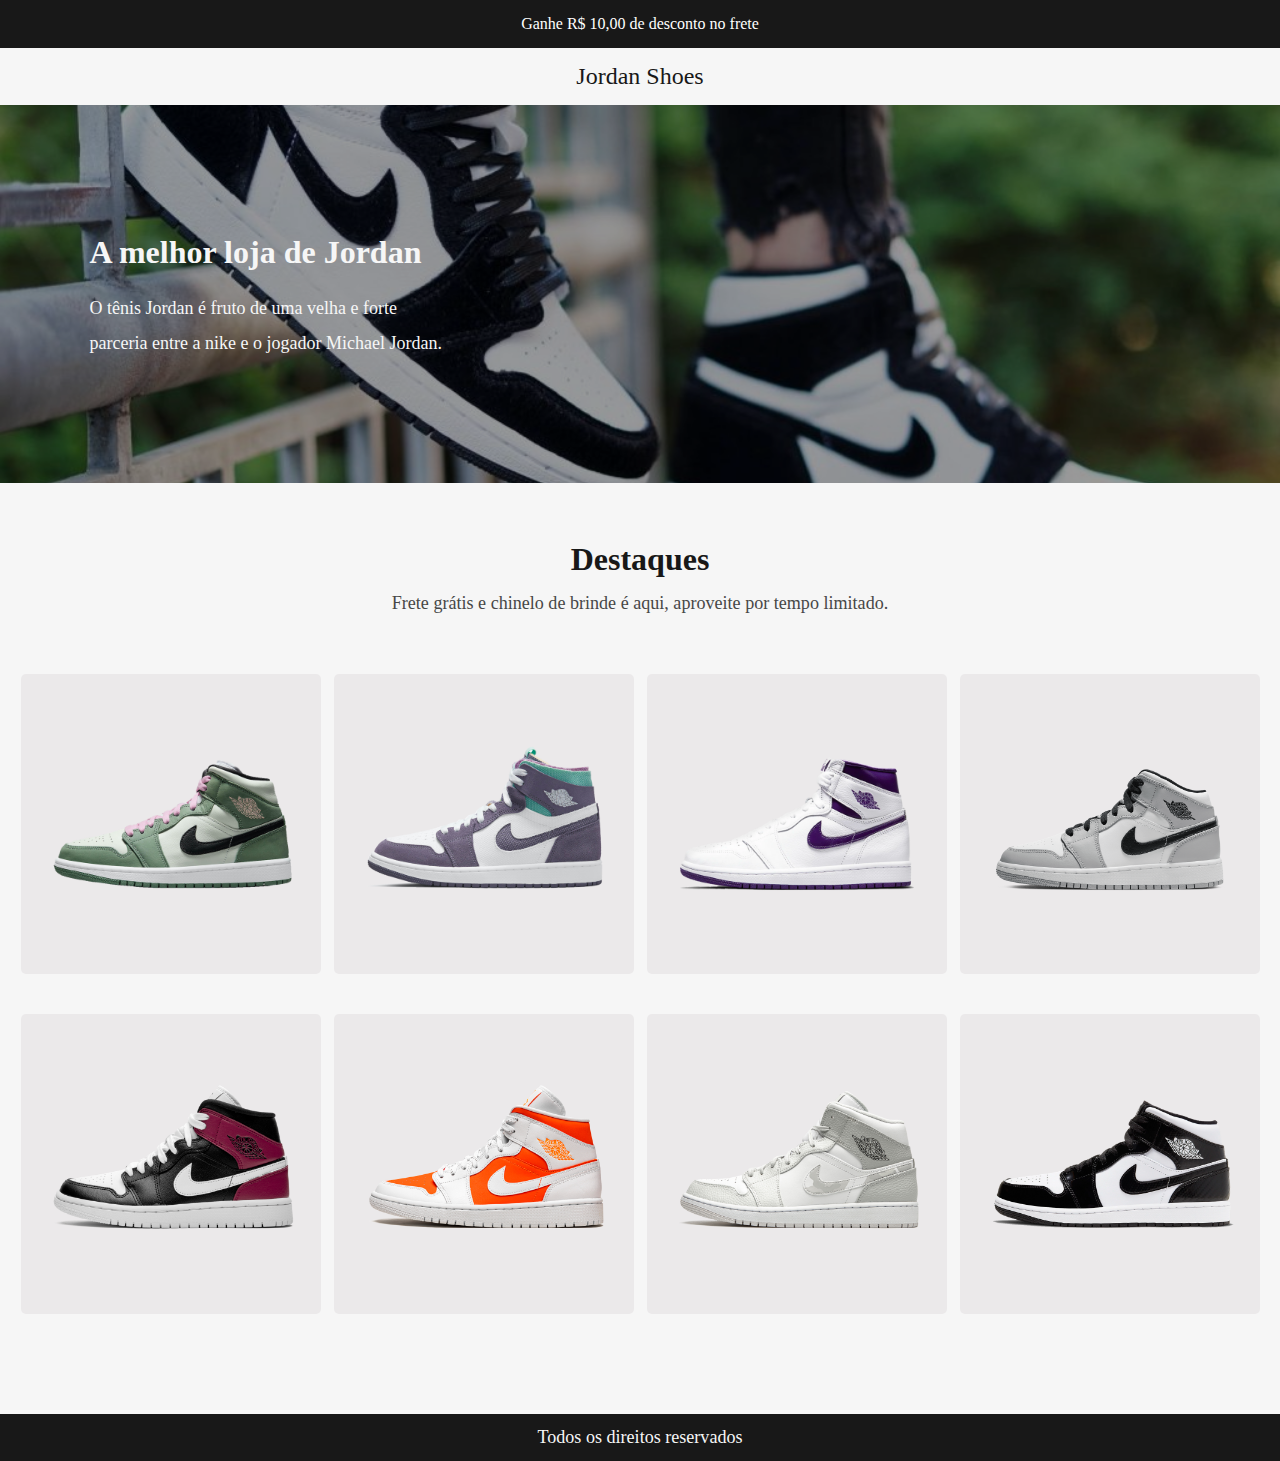
==== desafio2/index.html @ ba0ba470 "codelandia" ====
<!DOCTYPE html>
<html lang="pt-br">

<head>
  <meta charset="UTF-8">
  <meta http-equiv="X-UA-Compatible" content="IE=edge">
  <meta name="viewport" content="width=device-width, initial-scale=1.0">
  <link rel="stylesheet" href="./style/style.css">
  <title>Shop Calçados</title>
</head>

<body>
  <nav>
    <div class="div-desconto">
      <p>Ganhe R$ 10,00 de desconto no frete</p>
    </div>
    <div class="div-logo">
      <p>Jordan Shoes</p>
    </div>
  </nav>
  <header class="banner">
    <img src="./img/wallpaper.jpeg" alt="Banner pessoa calçada com tênis">
    <div class="text-banner">
      <h1>A melhor loja de Jordan</h1>
      <p>O tênis Jordan é fruto de uma velha e forte<br> parceria entre a nike e o jogador Michael Jordan.</p>
    </div>
  </header>
  <section class="destaques">
    <h1>Destaques</h1>
    <p>Frete grátis e chinelo de brinde é aqui, aproveite por tempo limitado.</p>
  </section>
  <section class="container-img">
    <ul class="lista-img">
      <li class="item"><img src="./img/1.png" alt=""></li>
      <li class="item"><img src="./img/2.png" alt=""></li>
      <li class="item"><img src="./img/3.png" alt=""></li>
      <li class="item"><img src="./img/4.png" alt=""></li>
      <li class="item"><img src="./img/5.png" alt=""></li>
      <li class="item"><img src="./img/6.png" alt=""></li>
      <li class="item"><img src="./img/7.png" alt=""></li>
      <li class="item"><img src="./img/8.png" alt=""></li>
    </ul>
  </section>
  <footer>
    <p>Todos os direitos reservados</p>
  </footer>

</body>

</html>
---- desafio2/style/style.css ----
@import "./variaveis.css";

@font-face {
  font-family: "Montserrat Bold";
  src: url(/fontes/Montserrat-Bold.ttf);
}
@font-face {
  font-family: "Montserrat Medium";
  src: url(/fontes/Montserrat-Medium.ttf);
}
@font-face {
  font-family: "Montserrat SemiBold";
  src: url(/fontes/Montserrat-SemiBold.ttf);
}
.div-desconto {
  text-align: center;
  background: var(--title);
  color: var(--white);
  font-family: "Montserrat Medium";
  font-size: 1em;
  padding: 15px 0px;
}

.div-logo {
  text-align: center;
  color: var(--title);
  font-family: "Montserrat Bold";
  font-size: 1.5em;
  padding: 15px 0px;
}

.banner img {
  width: 100%;
  height: 378px;
  object-fit: cover;
  object-position: center;
  filter: brightness(60%);
}

.banner {
  position: relative;
}

.text-banner {
  position: absolute;
  top: 129px;
  padding-left: 7vw;
}

.text-banner h1 {
  color: var(--bgSite);
  font-family: "Montserrat Bold";
  font-size: 2em;
}

.text-banner p {
  margin-top: 20px;
  color: var(--bgSite);
  font-family: "Montserrat Medium";
  line-height: 35.31px;
  font-size: 1.125em;
}

.destaques {
  text-align: center;
  color: var(--title);
}

.destaques h1 {
  padding-top: 58px;
  font-family: "Montserrat SemiBold";
  font-size: 2em;
}

.destaques p {
  padding-top: 15px;
  padding-bottom: 60px;
  font-family: "Montserrat Medium";
  font-size: 1.13em;
  color: var(--text);
}

.container-img {
  /* margin: 0 5vh; */
  margin-bottom: 100px;
}

.lista-img {
  display: flex;
  flex-flow: wrap;
  justify-content: center;
  align-items: center;
  gap: 40px 13px;
}

.item {
  display: flex;
  align-items: center;
  background: var(--bgCard);
  width: 300px;
  height: 300px;
  border-radius: 5px;
}

footer {
  background: var(--title);
  text-align: center;
}

footer p {
  font-family: "Montserrat Medium";
  color: var(--bgSite);
  font-size: 1.13em;
  padding: 13px;
}

@media (max-width: 450px) {
  .text-banner h1 {
    font-size: 1.75em;
  }
  .text-banner p {
    font-size: 1em;
  }
  .destaques h1 {
    padding-top: 50px;
    font-size: 1.75em;
  }
  .destaques p {
    padding-top: 5px;
    font-size: 1em;
    margin: 0 20px;
  }
  .lista-img {
    gap: 30px 0;
  }
  .container-img {
    margin-bottom: 50px;
  }
  .item {
    width: 374px;
    height: 302px;
  }
  .item img {
    padding: 76px 62px;
  }
}
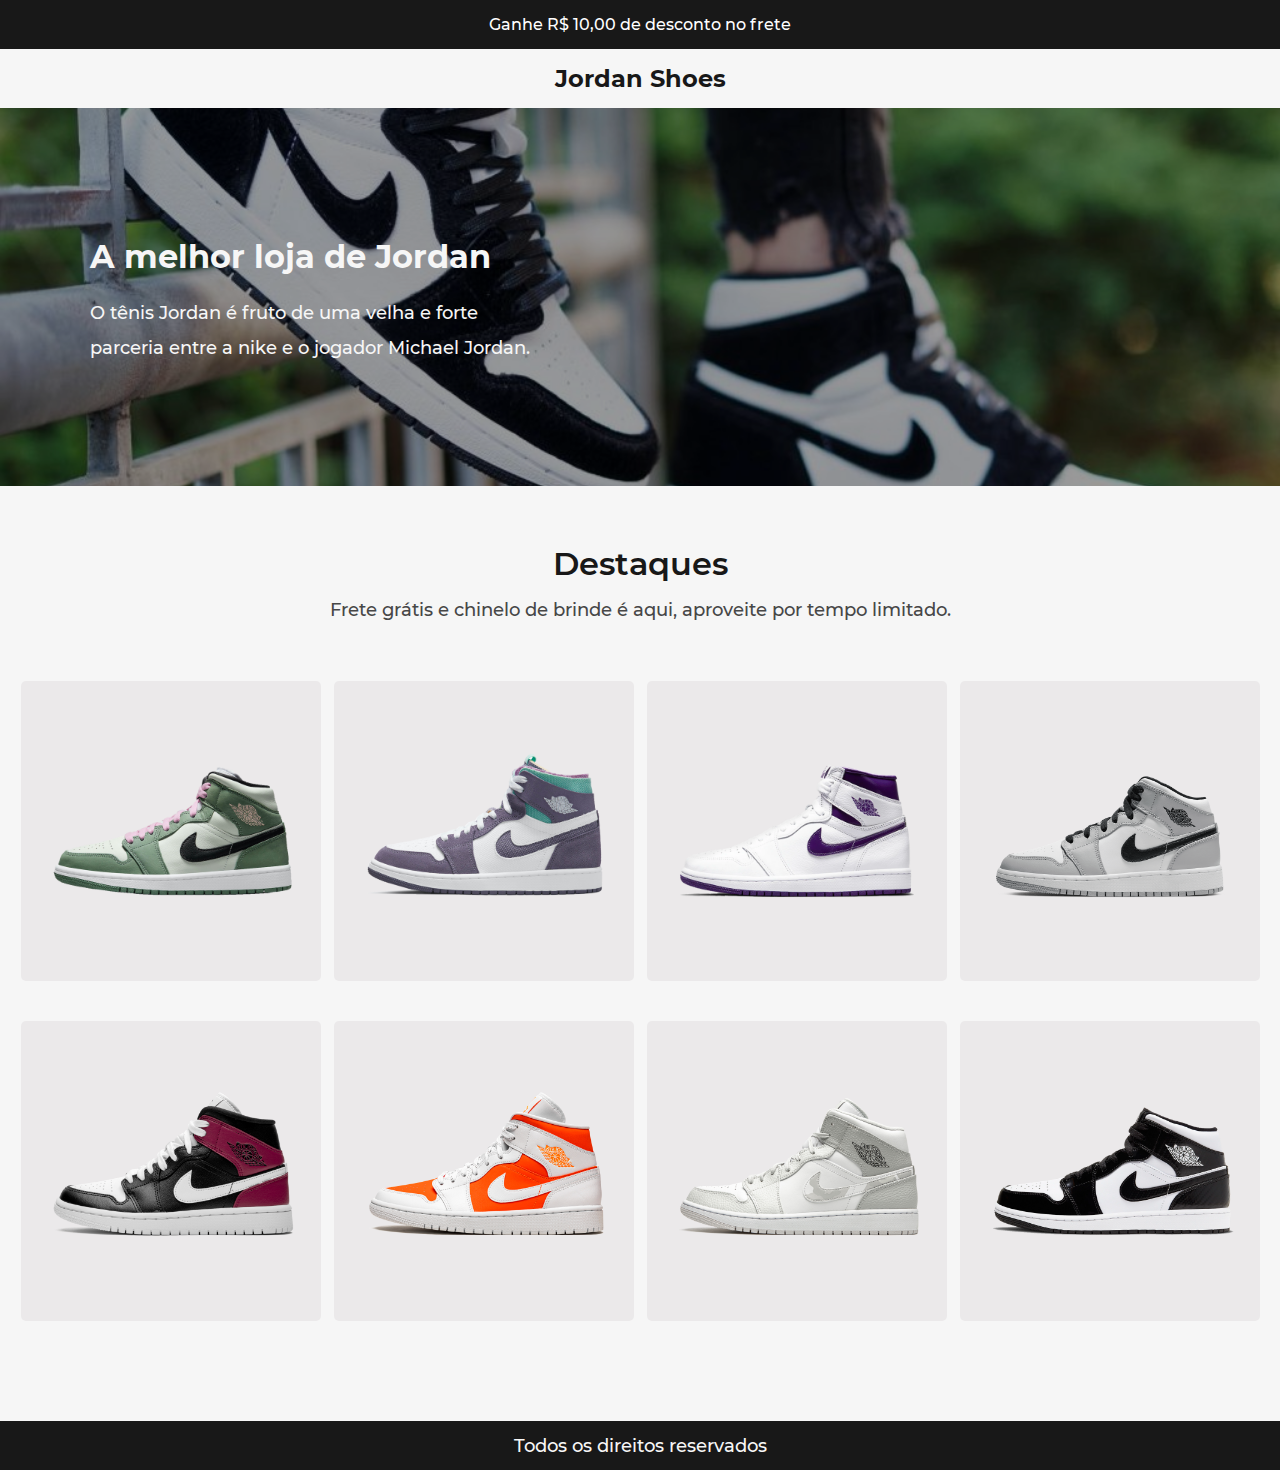
==== commit f1cf50db: "bug fontes" ====
--- a/desafio2/index.html
+++ b/desafio2/index.html
@@ -5,7 +5,7 @@
   <meta charset="UTF-8">
   <meta http-equiv="X-UA-Compatible" content="IE=edge">
   <meta name="viewport" content="width=device-width, initial-scale=1.0">
-  <link rel="stylesheet" href="./style/style.css">
+  <link rel="stylesheet" href="./estilos/style.css">
   <title>Shop Calçados</title>
 </head>
 
--- a/desafio2/estilos/style.css
+++ b/desafio2/estilos/style.css
@@ -0,0 +1,146 @@
+@import "./variaveis.css";
+
+@font-face {
+  font-family: "Montserrat Bold";
+  src: url(../fontes/Montserrat-Bold.ttf);
+}
+@font-face {
+  font-family: "Montserrat Medium";
+  src: url(../fontes/Montserrat-Medium.ttf);
+}
+@font-face {
+  font-family: "Montserrat SemiBold";
+  src: url(../fontes/Montserrat-SemiBold.ttf);
+}
+.div-desconto {
+  text-align: center;
+  background: var(--title);
+  color: var(--white);
+  font-family: "Montserrat Medium";
+  font-size: 1em;
+  padding: 15px 0px;
+}
+
+.div-logo {
+  text-align: center;
+  color: var(--title);
+  font-family: "Montserrat Bold";
+  font-size: 1.5em;
+  padding: 15px 0px;
+}
+
+.banner img {
+  width: 100%;
+  height: 378px;
+  object-fit: cover;
+  object-position: center;
+  filter: brightness(60%);
+}
+
+.banner {
+  position: relative;
+}
+
+.text-banner {
+  position: absolute;
+  top: 129px;
+  padding-left: 7vw;
+}
+
+.text-banner h1 {
+  color: var(--bgSite);
+  font-family: "Montserrat Bold";
+  font-size: 2em;
+}
+
+.text-banner p {
+  margin-top: 20px;
+  color: var(--bgSite);
+  font-family: "Montserrat Medium";
+  line-height: 35.31px;
+  font-size: 1.125em;
+}
+
+.destaques {
+  text-align: center;
+  color: var(--title);
+}
+
+.destaques h1 {
+  padding-top: 58px;
+  font-family: "Montserrat SemiBold";
+  font-size: 2em;
+}
+
+.destaques p {
+  padding-top: 15px;
+  padding-bottom: 60px;
+  font-family: "Montserrat Medium";
+  font-size: 1.13em;
+  color: var(--text);
+}
+
+.container-img {
+  /* margin: 0 5vh; */
+  margin-bottom: 100px;
+}
+
+.lista-img {
+  display: flex;
+  flex-flow: wrap;
+  justify-content: center;
+  align-items: center;
+  gap: 40px 13px;
+}
+
+.item {
+  display: flex;
+  align-items: center;
+  background: var(--bgCard);
+  width: 300px;
+  height: 300px;
+  border-radius: 5px;
+}
+
+footer {
+  background: var(--title);
+  text-align: center;
+}
+
+footer p {
+  font-family: "Montserrat Medium";
+  color: var(--bgSite);
+  font-size: 1.13em;
+  padding: 13px;
+}
+
+@media (max-width: 450px) {
+  .text-banner h1 {
+    font-size: 1.75em;
+  }
+  .text-banner p {
+    font-size: 1em;
+  }
+  .destaques h1 {
+    padding-top: 50px;
+    font-size: 1.75em;
+  }
+  .destaques p {
+    padding-top: 5px;
+    font-size: 1em;
+    margin: 0 20px;
+  }
+  .lista-img {
+    gap: 30px 0;
+  }
+  .container-img {
+    margin-bottom: 50px;
+  }
+  .item {
+    width: 374px;
+    height: 302px;
+  }
+  .item img {
+    padding: 76px 62px;
+  }
+}
